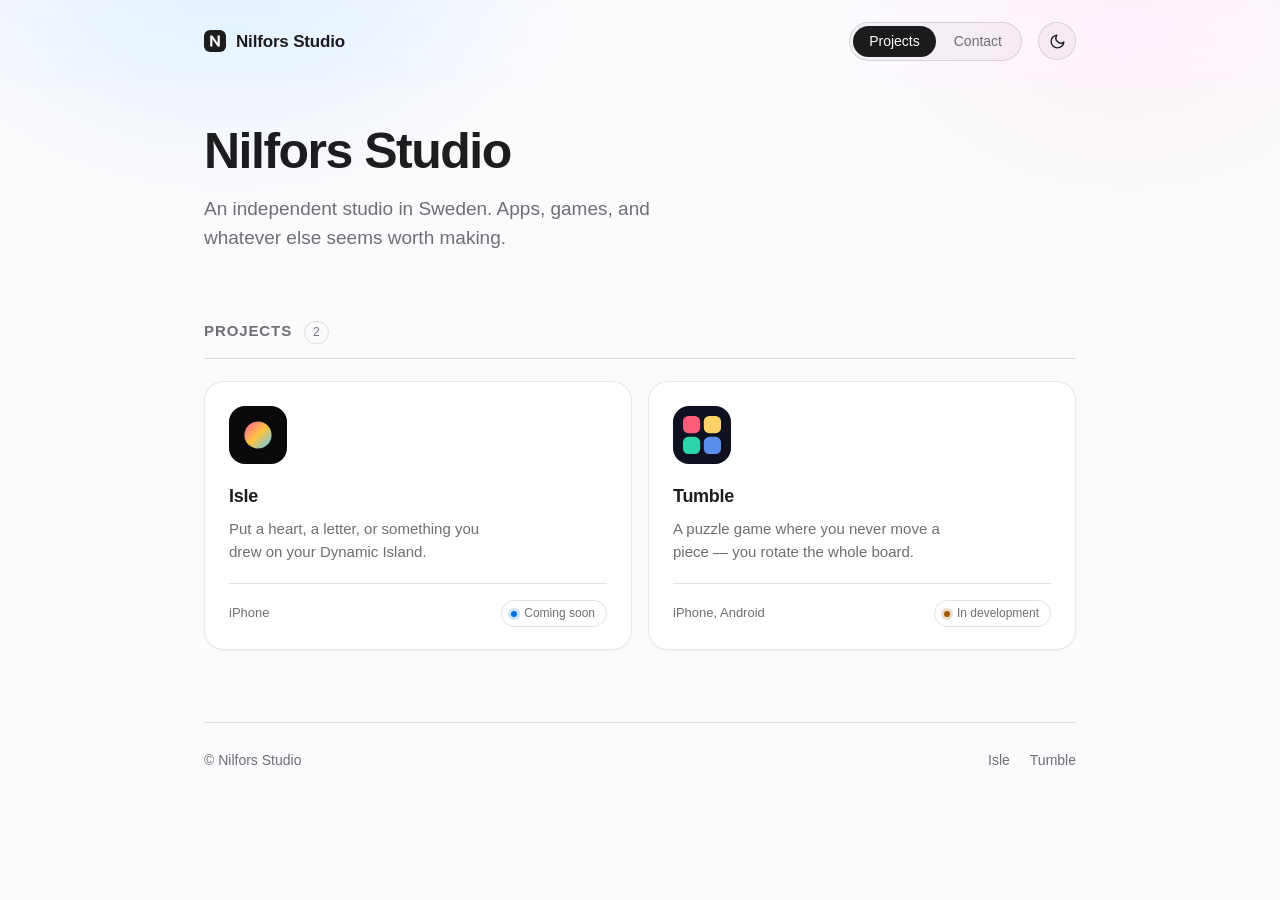
==== index.html @ bc011c4b "Lift the studio index The front door was the weakest page on the site: flat text on pure black with " ====
<!doctype html>
<html lang="en">
<head>
<meta charset="utf-8">
<meta name="viewport" content="width=device-width, initial-scale=1">
<title>Nilfors Studio</title>
<meta name="description" content="An independent studio. Apps, games, and other small things.">
<meta property="og:title" content="Nilfors Studio">
<meta property="og:description" content="An independent studio. Apps, games, and other small things.">
<meta property="og:type" content="website">
<!-- Change the host here and in the Isle pages if the domain differs. -->
<link rel="canonical" href="https://nilfors.studio/">
<link rel="icon" href="favicon.svg" type="image/svg+xml">
<link rel="icon" href="favicon.ico" sizes="48x48">
<link rel="apple-touch-icon" href="apple-touch-icon.png">
<meta name="theme-color" content="#000000">
<link rel="stylesheet" href="base.css">
<link rel="stylesheet" href="studio.css">
<script>
  // Runs before paint so the right theme is on the first frame, no flash.
  (function () {
    var t;
    try { t = localStorage.getItem('nilfors-theme'); } catch (e) {}
    if (!t) t = window.matchMedia && window.matchMedia('(prefers-color-scheme: light)').matches ? 'light' : 'dark';
    document.documentElement.setAttribute('data-theme', t);
  })();
</script>
</head>
<body>

<!-- The studio header sits outside .wrap so its glass can span the full width
     of the window while the bar's contents stay in the content column. The
     project pages keep their header inside .wrap, where it isn't sticky. -->
<header>
  <div class="wrap bar">
    <a class="brand" href="./">
      <svg class="mark" width="22" height="22" viewBox="0 0 64 64" aria-hidden="true">
        <rect width="64" height="64" rx="14" fill="currentColor"/>
        <path d="M18 16h6.5l15 21.5V16H46v32h-6.5L24.5 26.5V48H18z" fill="var(--bg)"/>
      </svg>
      Nilfors Studio
    </a>
    <span class="spacer"></span>
    <nav class="tabs" role="tablist" aria-label="Sections">
      <a class="tab is-active" id="tab-projects" href="#projects"
         role="tab" aria-selected="true" aria-controls="projects">Projects</a>
      <a class="tab" id="tab-contact" href="#contact"
         role="tab" aria-selected="false" aria-controls="contact">Contact</a>
    </nav>
    <button class="toggle" type="button" aria-label="Switch to light mode">
      <svg class="sun" width="17" height="17" viewBox="0 0 24 24" fill="none" stroke="currentColor" stroke-width="2" stroke-linecap="round"><circle cx="12" cy="12" r="4.5"/><path d="M12 2v2M12 20v2M2 12h2M20 12h2M4.9 4.9l1.4 1.4M17.7 17.7l1.4 1.4M19.1 4.9l-1.4 1.4M6.3 17.7l-1.4 1.4"/></svg>
      <svg class="moon" width="17" height="17" viewBox="0 0 24 24" fill="none" stroke="currentColor" stroke-width="2" stroke-linecap="round" stroke-linejoin="round"><path d="M21 12.8A9 9 0 1 1 11.2 3a7 7 0 0 0 9.8 9.8z"/></svg>
    </button>
  </div>
</header>

<div class="wrap">

  <section class="intro">
    <h1>Nilfors&nbsp;Studio</h1>
    <p>An independent studio in Sweden. Apps, games, and whatever else seems
       worth making.</p>
  </section>

  <section class="section panel" id="projects" role="tabpanel" aria-labelledby="tab-projects">
    <div class="section-head">
      <h2>Projects</h2>
      <span class="section-count">2</span>
    </div>

    <div class="project-grid">
      <!-- --tint is the project's own colour. The card is monochrome until
           pointed at, then borrows it for the bloom behind the tile. -->
      <a class="project" href="isle/" style="--tint: rgba(255, 92, 158, 0.16)">
        <span class="project-tile">
          <svg viewBox="0 0 64 64" aria-hidden="true">
            <defs><linearGradient id="isle-tile" x1="0" y1="0" x2="1" y2="1">
              <stop offset="0%" stop-color="#ff5c9e"/><stop offset="50%" stop-color="#ffc43d"/><stop offset="100%" stop-color="#5ac7ff"/>
            </linearGradient></defs>
            <rect width="64" height="64" fill="#0a0a0c"/>
            <circle cx="32" cy="32" r="15" fill="url(#isle-tile)"/>
          </svg>
        </span>
        <span class="project-name">
          Isle
          <svg class="arrow" width="15" height="15" viewBox="0 0 24 24" fill="none"
               stroke="currentColor" stroke-width="2.4" stroke-linecap="round"
               stroke-linejoin="round" aria-hidden="true"><path d="M5 12h13M12 5.5l6.5 6.5-6.5 6.5"/></svg>
        </span>
        <p class="project-desc">Put a heart, a letter, or something you drew on
           your Dynamic Island.</p>
        <p class="project-meta">
          <span>iPhone</span>
          <span class="spacer"></span>
          <span class="project-status is-soon"><span class="label">Coming soon</span></span>
        </p>
      </a>

      <a class="project" href="tumble/" style="--tint: rgba(91, 141, 239, 0.18)">
        <span class="project-tile">
          <svg viewBox="0 0 64 64" aria-hidden="true">
            <rect width="64" height="64" fill="#0f1020"/>
            <rect x="11" y="11" width="19" height="19" rx="6" fill="#ff5c7a"/>
            <rect x="34" y="11" width="19" height="19" rx="6" fill="#ffd166"/>
            <rect x="11" y="34" width="19" height="19" rx="6" fill="#2dd4a7"/>
            <rect x="34" y="34" width="19" height="19" rx="6" fill="#5b8def"/>
          </svg>
        </span>
        <span class="project-name">
          Tumble
          <svg class="arrow" width="15" height="15" viewBox="0 0 24 24" fill="none"
               stroke="currentColor" stroke-width="2.4" stroke-linecap="round"
               stroke-linejoin="round" aria-hidden="true"><path d="M5 12h13M12 5.5l6.5 6.5-6.5 6.5"/></svg>
        </span>
        <p class="project-desc">A puzzle game where you never move a piece —
           you rotate the whole board.</p>
        <p class="project-meta">
          <span>iPhone, Android</span>
          <span class="spacer"></span>
          <span class="project-status is-dev"><span class="label">In development</span></span>
        </p>
      </a>

      <!-- Next project: copy a whole <a class="project"> block. Give it its own
           tile art, --tint, name, one line, platform and status. The status pill
           takes .is-soon, .is-dev or .is-live — that class is the only thing
           that colours the dot. Then bump the count above. -->

    </div>
  </section>

  <section class="section block panel" id="contact" role="tabpanel" aria-labelledby="tab-contact">
    <div class="section-head"><h2>Contact</h2></div>
    <!-- Swap this address once the mailbox is live; it also appears in
         isle/privacy.html and isle/support.html. -->
    <a class="contact-card" href="mailto:hello@nilfors.studio">
      <span class="contact-icon">
        <svg width="20" height="20" viewBox="0 0 24 24" fill="none" stroke="currentColor"
             stroke-width="1.8" stroke-linecap="round" stroke-linejoin="round" aria-hidden="true">
          <rect x="2.5" y="4.5" width="19" height="15" rx="3"/>
          <path d="M3.5 7l7.3 5.2a2 2 0 0 0 2.4 0L20.5 7"/>
        </svg>
      </span>
      <span>
        <span class="address">hello@nilfors.studio</span>
        <span class="hint">Bugs, ideas, or anything else. Every message gets read.</span>
      </span>
    </a>
    <p class="note">This site collects nothing: no analytics, no cookies, and no
       fonts or scripts loaded from anywhere else.</p>
  </section>

  <footer>
    <span>© Nilfors Studio</span>
    <span class="spacer"></span>
    <a href="isle/">Isle</a>
    <a href="tumble/">Tumble</a>
  </footer>

</div>

<script src="theme.js"></script>
<script src="studio.js"></script>
</body>
</html>
---- base.css ----
/* Nilfors Studio — the shell every page shares.
   Deliberately plain: reset, theme, header, footer, long-form text. Nothing in
   here belongs to a particular project, because projects will not look alike.
   A project styles itself in its own stylesheet, loaded after this one.

   No web fonts, no CDNs, no analytics: the privacy policies claim we collect
   nothing, and a third-party font request would quietly make that untrue. */

:root {
  --bg: #000;
  --surface: rgba(255, 255, 255, 0.045);
  --surface-hi: rgba(255, 255, 255, 0.08);
  --text: #f5f5f7;
  --body: #d2d2d7;
  --muted: #86868b;
  --line: rgba(255, 255, 255, 0.12);
  --line-hi: rgba(255, 255, 255, 0.26);
  --accent: #5ac7ff;
  --measure: 720px;
  /* One easing for everything that moves, so the whole site accelerates the
     same way. Slightly overshooting on the way out reads as physical. */
  --ease: cubic-bezier(0.22, 0.61, 0.36, 1);
}

:root[data-theme="light"] {
  --bg: #fbfbfd;
  --surface: rgba(0, 0, 0, 0.035);
  --surface-hi: rgba(0, 0, 0, 0.06);
  --text: #1d1d1f;
  --body: #3a3a3c;
  --muted: #6e6e73;
  --line: rgba(0, 0, 0, 0.12);
  --line-hi: rgba(0, 0, 0, 0.26);
  --accent: #0071e3;
}

* { box-sizing: border-box; }
html { -webkit-text-size-adjust: 100%; }

body {
  margin: 0;
  background: var(--bg);
  color: var(--text);
  font: 400 17px/1.6 -apple-system, BlinkMacSystemFont, "SF Pro Text",
        "Helvetica Neue", Arial, sans-serif;
  -webkit-font-smoothing: antialiased;
  transition: background 0.25s ease, color 0.25s ease;
}

a { color: var(--accent); text-decoration: none; }
a:hover { text-decoration: underline; }

/* Keyboard focus was leaning on the browser default, which lands a hairline
   ring on a black page. One visible ring everywhere, and only for keyboards —
   a mouse click on a card shouldn't leave it outlined. */
:focus-visible {
  outline: 2px solid var(--accent);
  outline-offset: 3px;
  border-radius: 6px;
}

.wrap { max-width: var(--measure); margin: 0 auto; padding: 0 24px; }

/* ---------- header ---------- */

header {
  display: flex;
  align-items: center;
  gap: 16px;
  padding: 22px 0;
}

.brand {
  display: inline-flex;
  align-items: center;
  gap: 10px;
  color: var(--text);
  font-weight: 600;
  letter-spacing: -0.01em;
}
.brand:hover { text-decoration: none; opacity: 0.8; }

/* Breadcrumb back to the studio from inside a project. */
.brand-up {
  color: var(--muted);
  font-size: 15px;
  font-weight: 400;
}
.brand-up:hover { color: var(--text); text-decoration: none; }

header .spacer { flex: 1; }

.toggle {
  display: inline-flex;
  align-items: center;
  justify-content: center;
  width: 38px;
  height: 38px;
  border: 1px solid var(--line);
  border-radius: 999px;
  background: var(--surface);
  color: var(--text);
  cursor: pointer;
  padding: 0;
  transition: background 0.2s ease, border-color 0.2s ease;
}
.toggle:hover { background: var(--surface-hi); }
.toggle svg { display: block; }
/* Show one icon per theme. */
.toggle .moon { display: none; }
:root[data-theme="light"] .toggle .moon { display: block; }
:root[data-theme="light"] .toggle .sun { display: none; }

/* ---------- long-form pages (privacy, support, anything wordy) ---------- */

.page { padding: 8px 0 24px; }

.page h1 {
  font-size: clamp(30px, 7vw, 42px);
  font-weight: 600;
  letter-spacing: -0.025em;
  margin: 16px 0 4px;
}

.page .updated { color: var(--muted); font-size: 14px; margin: 0 0 34px; }
.page h2 { margin: 42px 0 10px; font-size: 21px; font-weight: 600; letter-spacing: -0.01em; }
.page h3 { margin: 30px 0 6px; font-size: 17px; font-weight: 600; }
.page p, .page li { color: var(--body); }
.page ul { padding-left: 20px; }
.page li { margin-bottom: 6px; }

hr { border: 0; border-top: 1px solid var(--line); margin: 42px 0; }

/* ---------- footer ---------- */

footer {
  border-top: 1px solid var(--line);
  margin-top: 72px;
  padding: 26px 0 48px;
  color: var(--muted);
  font-size: 14px;
  display: flex;
  flex-wrap: wrap;
  gap: 8px 20px;
  align-items: center;
}

footer .spacer { flex: 1; }
footer a { color: var(--muted); transition: color 0.18s var(--ease); }
footer a:hover { color: var(--text); text-decoration: none; }

@media (prefers-reduced-motion: reduce) {
  * { transition: none !important; }
}
---- studio.css ----
/* The studio index. Plain on purpose — it has to sit above a phone app, a game,
   and whatever comes after without looking like any of them.

   The one place colour is allowed is a project's own tile. That way the page
   gets more colourful as the shelf fills up, and the colour always belongs to
   a project rather than to the studio. Each card carries its own --tint, and
   the card borrows it only on hover, so the page at rest stays monochrome. */

/* Wider than the reading measure in base.css: this page is a grid, not prose. */
:root { --measure: 920px; }

/* Studio-only surfaces. Kept out of base.css because Isle tuned its own look
   against the old values and shouldn't shift underneath. */
:root {
  --card: rgba(255, 255, 255, 0.032);
  --card-hi: rgba(255, 255, 255, 0.062);
  --card-line: rgba(255, 255, 255, 0.10);
}
:root[data-theme="light"] {
  --card: rgba(255, 255, 255, 0.9);
  --card-line: rgba(0, 0, 0, 0.09);
  --card-hi: #fff;
}

/* A pure flat field made the whole page read as unfinished. Two very faint
   washes give the sticky header something to separate from and the cards
   something to sit on. Layered as background-image over base.css's background
   colour — a positioned pseudo-element would have to sit behind the body's own
   opaque paint, which no z-index can do. Fixed so it doesn't drift on scroll. */
body {
  background-image:
    radial-gradient(70ch 52ch at 18% -6%, rgba(90, 199, 255, 0.11), transparent 62%),
    radial-gradient(60ch 44ch at 88% 2%, rgba(255, 92, 158, 0.06), transparent 60%);
  background-attachment: fixed;
  background-repeat: no-repeat;
}
:root[data-theme="light"] body {
  background-image:
    radial-gradient(70ch 52ch at 18% -6%, rgba(0, 113, 227, 0.10), transparent 62%),
    radial-gradient(60ch 44ch at 88% 2%, rgba(255, 92, 158, 0.06), transparent 60%);
}

/* ---------- sticky header + tabs ---------- */

/* Scoped to this stylesheet, so only the studio page gets a sticky header —
   the project pages keep theirs as it was. */
/* On this page the header is a full-width band that lives outside .wrap, with
   .bar holding the content column inside it. base.css lays the header itself
   out as the flex row — here that job moves inward to .bar. Spanning the real
   element beats faking full-bleed with 100vw, which overshoots by the width of
   a classic scrollbar and puts a horizontal scrollbar on the page. */
header {
  position: sticky;
  top: 0;
  z-index: 20;
  display: block;
  padding: 0;
  /* Only earns its glass and its rule once something has scrolled under it;
     studio.js adds .is-stuck. At the top of the page there is nothing to
     separate from, and a bar there is just a line under the logo. */
  background: transparent;
  border-bottom: 1px solid transparent;
  /* Left on at all times. Toggling it with the class would snap rather than
     fade, and at the top of the page there is nothing behind the bar for it
     to blur anyway. Only the mask and the rule fade in. */
  -webkit-backdrop-filter: saturate(180%) blur(20px);
  backdrop-filter: saturate(180%) blur(20px);
  transition: border-color 0.25s var(--ease), background 0.25s var(--ease);
}

header.is-stuck {
  background: color-mix(in srgb, var(--bg) 72%, transparent);
  border-bottom-color: var(--line);
}

/* No backdrop-filter (older Safari, Firefox with it disabled): fall back to an
   opaque bar rather than letting page text show through the header. */
@supports not ((backdrop-filter: blur(1px)) or (-webkit-backdrop-filter: blur(1px))) {
  header.is-stuck { background: var(--bg); }
}

.bar {
  display: flex;
  align-items: center;
  gap: 16px;
  padding-top: 22px;
  padding-bottom: 22px;
}

.brand .mark { display: block; border-radius: 6px; }

.tabs {
  display: flex;
  gap: 2px;
  padding: 3px;
  border: 1px solid var(--line);
  border-radius: 999px;
  background: var(--surface);
}

.tab {
  position: relative;
  padding: 7px 16px;
  border-radius: 999px;
  color: var(--muted);
  font-size: 14px;
  font-weight: 500;
  line-height: 1.2;
  white-space: nowrap;
  transition: color 0.18s var(--ease);
}
.tab:hover { text-decoration: none; color: var(--text); }

/* Solid fill for the selected tab: on a page this quiet, a tinted background
   is not enough to read as "you are here". The fill is a pseudo-element so it
   can slide between tabs instead of blinking on and off. */
.tab::before {
  content: "";
  position: absolute;
  inset: 0;
  z-index: -1;
  border-radius: 999px;
  background: var(--text);
  opacity: 0;
  transform: scale(0.82);
  transition: opacity 0.18s var(--ease), transform 0.22s var(--ease);
}
.tab.is-active { color: var(--bg); }
.tab.is-active:hover { color: var(--bg); }
.tab.is-active::before { opacity: 1; transform: none; }

/* The script sets [hidden] on the panel that isn't showing. Spelled out because
   a panel is display:grid/flex in places, which would otherwise beat the
   browser's default [hidden] rule. */
.panel[hidden] { display: none; }

/* Holds the page height roughly steady between a long panel and a short one,
   so switching tabs doesn't make the footer jump up the screen. */
.panel { min-height: 340px; }

/* The panel that just appeared rises a few pixels into place, so a tab press
   has a visible result even when both panels are about the same size. */
.panel:not([hidden]) { animation: panel-in 0.32s var(--ease) both; }

@keyframes panel-in {
  from { opacity: 0; transform: translateY(6px); }
  to   { opacity: 1; transform: none; }
}

/* Narrow screens: let the bar wrap and give the tabs their own full-width row
   rather than crushing them against the brand. */
@media (max-width: 560px) {
  .bar { flex-wrap: wrap; row-gap: 12px; }
  .tabs { order: 3; width: 100%; justify-content: center; }
  .tab { flex: 1; text-align: center; }
}

/* ---------- intro ---------- */

/* Left-aligned, not centred. A centred block under a mark reads as a product
   launch; this is an index of work. */
.intro { padding: 40px 0 8px; }

/* The hero is deliberately left exactly as it was. The studio's name and its
   one-line description were already right; nothing below this point should
   grow into them. */
.intro h1 {
  margin: 0 0 16px;
  font-size: clamp(34px, 6.5vw, 50px);
  font-weight: 600;
  letter-spacing: -0.03em;
  line-height: 1.08;
}

.intro p {
  margin: 0;
  max-width: 44ch;
  color: var(--muted);
  font-size: clamp(17px, 2.6vw, 19px);
  line-height: 1.55;
}

/* ---------- section headings ---------- */

.section { padding: 58px 0 0; }

.section-head {
  display: flex;
  align-items: baseline;
  gap: 12px;
  margin: 0 0 22px;
  padding-bottom: 14px;
  border-bottom: 1px solid var(--line);
}

.section-head h2 {
  margin: 0;
  font-size: 15px;
  font-weight: 600;
  letter-spacing: 0.06em;
  text-transform: uppercase;
  color: var(--muted);
}

/* The count is a fact about the shelf, not a heading. Boxed and tabular so it
   stays the same width as the number grows. */
.section-count {
  padding: 1px 8px;
  border: 1px solid var(--line);
  border-radius: 999px;
  color: var(--muted);
  font-size: 12px;
  font-variant-numeric: tabular-nums;
}

/* ---------- projects ---------- */

/* auto-fit: one project fills the row, and each one after that takes its place
   without this file changing. */
.project-grid {
  display: grid;
  gap: 16px;
  grid-template-columns: repeat(auto-fit, minmax(290px, 1fr));
}

.project {
  position: relative;
  isolation: isolate;
  display: flex;
  flex-direction: column;
  padding: 24px 24px 22px;
  border: 1px solid var(--card-line);
  border-radius: 20px;
  background: var(--card);
  color: var(--text);
  overflow: hidden;
  transition: border-color 0.25s var(--ease), transform 0.25s var(--ease),
              box-shadow 0.25s var(--ease), background 0.25s var(--ease);
}

/* The project's own colour, borrowed only while pointed at. Each card sets
   --tint inline, so a new project brings its bloom with it and this file
   never learns the palette. */
.project::before {
  content: "";
  position: absolute;
  inset: -1px;
  z-index: -1;
  background: radial-gradient(120% 90% at 8% 0%, var(--tint, transparent), transparent 62%);
  opacity: 0;
  transition: opacity 0.28s var(--ease);
}

.project:hover,
.project:focus-visible {
  text-decoration: none;
  background: var(--card-hi);
  border-color: var(--line-hi);
  transform: translateY(-3px);
  box-shadow: 0 14px 34px -18px rgba(0, 0, 0, 0.85);
}
.project:hover::before,
.project:focus-visible::before { opacity: 0.5; }
.project:active { transform: translateY(-1px); }

:root[data-theme="light"] .project {
  box-shadow: 0 1px 2px rgba(0, 0, 0, 0.05);
}
:root[data-theme="light"] .project:hover {
  box-shadow: 0 16px 32px -20px rgba(0, 0, 0, 0.45);
}

/* Each project supplies its own tile. Fixed box so a row of them lines up
   whatever art goes inside. Bigger than it was: the tile is the only thing on
   this page carrying a project's identity, so it should not read as a
   favicon. */
.project-tile {
  position: relative;
  width: 58px;
  height: 58px;
  margin-bottom: 18px;
  border-radius: 16px;
  overflow: hidden;
  flex: none;
  /* Inset so it sits over the art without changing the box: without it Isle's
     black tile disappears into the dark page, and a pale tile would do the same
     in light mode. Every project's tile gets an edge for free. */
  box-shadow: inset 0 0 0 1px var(--line);
  transition: transform 0.28s var(--ease);
}
.project:hover .project-tile { transform: scale(1.05) rotate(-1.5deg); }
.project-tile svg,
.project-tile img { display: block; width: 100%; height: 100%; }

.project-name {
  display: flex;
  align-items: center;
  gap: 7px;
  font-size: 18px;
  font-weight: 600;
  letter-spacing: -0.015em;
  margin-bottom: 6px;
}

/* The arrow is the card's only affordance — nothing else says "this is a
   link". It leans out on hover rather than appearing, so the row above it
   never reflows. */
.project-name .arrow {
  flex: none;
  color: var(--muted);
  opacity: 0;
  transform: translateX(-3px);
  transition: opacity 0.22s var(--ease), transform 0.22s var(--ease);
}
.project:hover .project-name .arrow,
.project:focus-visible .project-name .arrow {
  opacity: 1;
  transform: none;
}

/* flex:1 keeps the meta row pinned to the bottom, so cards with descriptions of
   different lengths still line up along their bottom edge. */
.project-desc {
  margin: 0;
  flex: 1;
  max-width: 34ch;
  color: var(--muted);
  font-size: 15px;
  line-height: 1.55;
}

.project-meta {
  display: flex;
  align-items: center;
  gap: 10px;
  margin: 20px 0 0;
  padding-top: 16px;
  border-top: 1px solid var(--line);
  font-size: 13px;
  color: var(--muted);
}

.project-meta .spacer { flex: 1; }

/* Status is the one bit of state worth colouring, and a dot carries it in less
   space than a tinted outline did — the pill can then stay neutral and not
   compete with the project's own tile. */
/* currentColor carries the state: the modifier classes below set it on the
   pill, the dot and its halo pick it up, and the label stays muted. */
.project-status {
  display: inline-flex;
  align-items: center;
  gap: 7px;
  padding: 4px 11px 4px 9px;
  border: 1px solid var(--line);
  border-radius: 999px;
  color: var(--muted);
  font-size: 12px;
  line-height: 1.4;
  white-space: nowrap;
}

.project-status::before {
  content: "";
  flex: none;
  width: 6px;
  height: 6px;
  border-radius: 50%;
  background: currentColor;
  box-shadow: 0 0 0 3px color-mix(in srgb, currentColor 20%, transparent);
}

/* The label itself stays quiet — only the dot is allowed the state colour. */
.project-status .label { color: var(--muted); }

.project-status.is-live   { color: #34c759; }
.project-status.is-dev    { color: #ffb340; }
.project-status.is-soon   { color: #5ac7ff; }
:root[data-theme="light"] .project-status.is-live { color: #248a3d; }
:root[data-theme="light"] .project-status.is-dev  { color: #a05a00; }
:root[data-theme="light"] .project-status.is-soon { color: #0071e3; }

/* ---------- contact ---------- */

/* An address buried mid-sentence is the thing people came to this panel for.
   Given its own target it can be tapped without aiming. */
.contact-card {
  display: flex;
  align-items: center;
  gap: 16px;
  padding: 18px 20px;
  border: 1px solid var(--card-line);
  border-radius: 18px;
  background: var(--card);
  color: var(--text);
  max-width: 460px;
  transition: border-color 0.25s var(--ease), background 0.25s var(--ease),
              transform 0.25s var(--ease);
}
.contact-card:hover {
  text-decoration: none;
  background: var(--card-hi);
  border-color: var(--line-hi);
  transform: translateY(-2px);
}

.contact-icon {
  display: grid;
  place-items: center;
  flex: none;
  width: 42px;
  height: 42px;
  border-radius: 12px;
  background: var(--surface);
  box-shadow: inset 0 0 0 1px var(--line);
  color: var(--accent);
}
.contact-icon svg { display: block; }

.contact-card .address {
  font-size: 16px;
  font-weight: 500;
  letter-spacing: -0.01em;
}
.contact-card .hint {
  display: block;
  margin-top: 2px;
  color: var(--muted);
  font-size: 13.5px;
}

/* ---------- plain text sections ---------- */

.block p {
  margin: 0 0 14px;
  max-width: 62ch;
  color: var(--body);
  font-size: 16px;
  line-height: 1.65;
}
.block p:last-child { margin-bottom: 0; }

/* The privacy line is a footnote to the panel, not a second paragraph of equal
   weight. */
.block .note {
  margin-top: 22px;
  color: var(--muted);
  font-size: 14.5px;
}

@media (prefers-reduced-motion: reduce) {
  .panel:not([hidden]) { animation: none; }
  .project:hover, .contact-card:hover { transform: none; }
  .project:hover .project-tile { transform: none; }
}
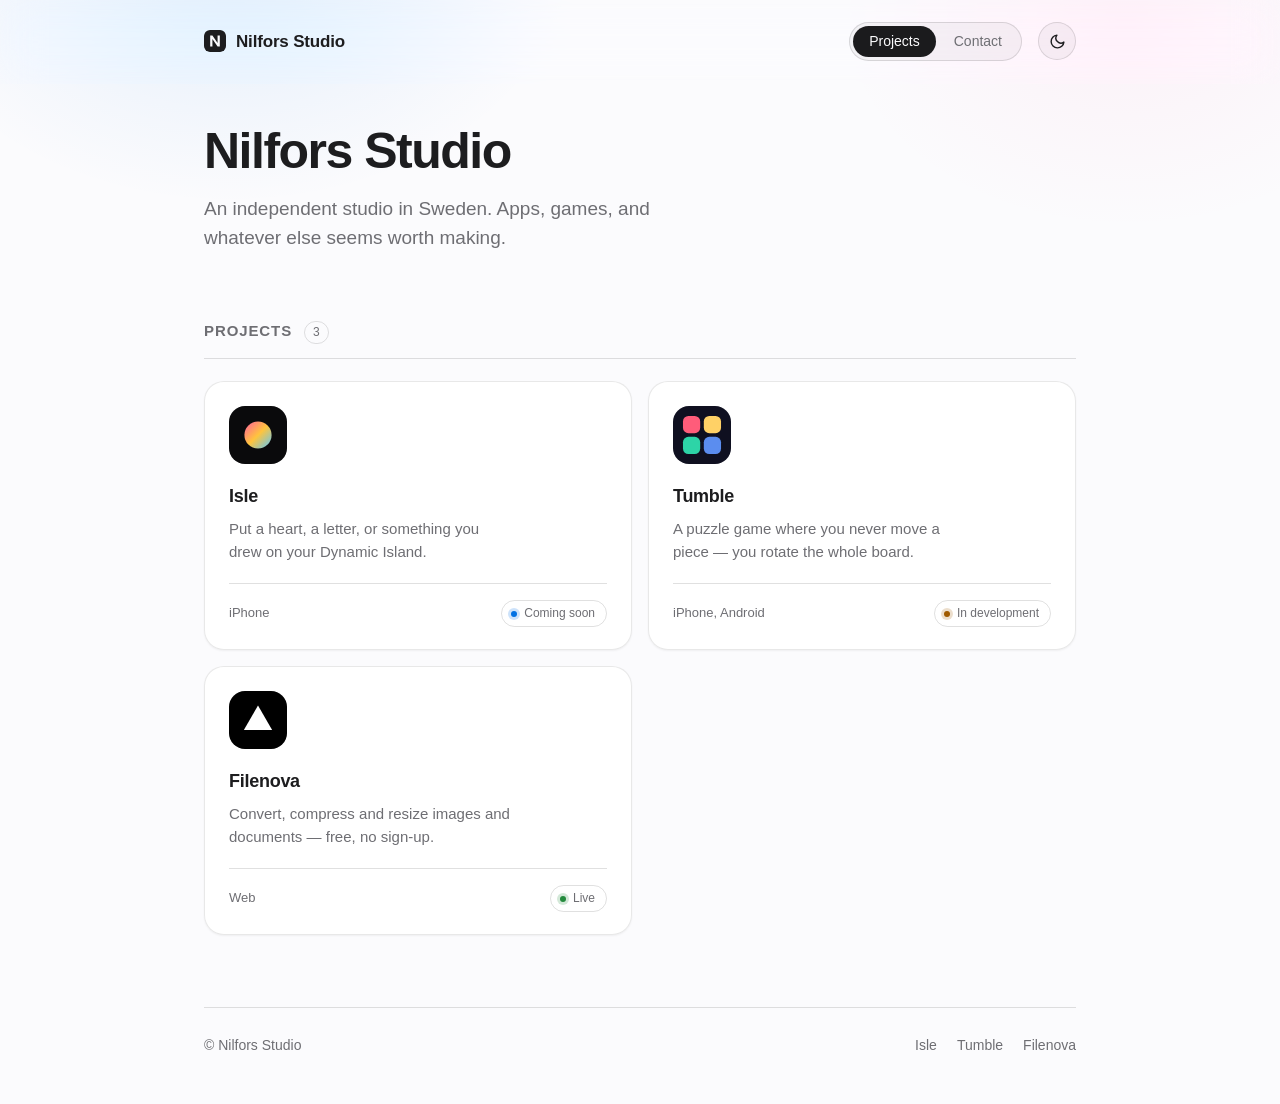
==== commit da4cc6e3: "Add Filenova, and move support mail to the domain Filenova is the first project that lives somewhere" ====
--- a/index.html
+++ b/index.html
@@ -14,8 +14,8 @@
 <link rel="icon" href="favicon.ico" sizes="48x48">
 <link rel="apple-touch-icon" href="apple-touch-icon.png">
 <meta name="theme-color" content="#000000">
-<link rel="stylesheet" href="base.css">
-<link rel="stylesheet" href="studio.css">
+<link rel="stylesheet" href="base.css?v=2">
+<link rel="stylesheet" href="studio.css?v=2">
 <script>
   // Runs before paint so the right theme is on the first frame, no flash.
   (function () {
@@ -65,7 +65,7 @@
   <section class="section panel" id="projects" role="tabpanel" aria-labelledby="tab-projects">
     <div class="section-head">
       <h2>Projects</h2>
-      <span class="section-count">2</span>
+      <span class="section-count">3</span>
     </div>
 
     <div class="project-grid">
@@ -121,6 +121,34 @@
         </p>
       </a>
 
+      <!-- Filenova lives on its own domain, so this card leaves the site and
+           takes the outbound arrow. Its tile is Filenova's own mark, redrawn
+           from the favicon rather than hotlinked: the contact panel promises
+           nothing loads from anywhere else, and an <img> to filenova.co would
+           quietly make that untrue. Its --tint is white because the brand is
+           monochrome — it has no colour of its own to borrow. -->
+      <a class="project" href="https://filenova.co/en" style="--tint: rgba(255, 255, 255, 0.12)">
+        <span class="project-tile">
+          <svg viewBox="0 0 64 64" aria-hidden="true">
+            <rect width="64" height="64" fill="#000"/>
+            <path d="M32 16 47.6 43 16.4 43Z" fill="#fff"/>
+          </svg>
+        </span>
+        <span class="project-name">
+          Filenova
+          <svg class="arrow" width="15" height="15" viewBox="0 0 24 24" fill="none"
+               stroke="currentColor" stroke-width="2.4" stroke-linecap="round"
+               stroke-linejoin="round" aria-hidden="true"><path d="M7 17L17 7M9 7h8v8"/></svg>
+        </span>
+        <p class="project-desc">Convert, compress and resize images and
+           documents — free, no sign-up.</p>
+        <p class="project-meta">
+          <span>Web</span>
+          <span class="spacer"></span>
+          <span class="project-status is-live"><span class="label">Live</span></span>
+        </p>
+      </a>
+
       <!-- Next project: copy a whole <a class="project"> block. Give it its own
            tile art, --tint, name, one line, platform and status. The status pill
            takes .is-soon, .is-dev or .is-live — that class is the only thing
@@ -131,9 +159,9 @@
 
   <section class="section block panel" id="contact" role="tabpanel" aria-labelledby="tab-contact">
     <div class="section-head"><h2>Contact</h2></div>
-    <!-- Swap this address once the mailbox is live; it also appears in
-         isle/privacy.html and isle/support.html. -->
-    <a class="contact-card" href="mailto:hello@nilfors.studio">
+    <!-- Support address. Also in isle/privacy.html and isle/support.html —
+         change all three together, it is the App Store support contact. -->
+    <a class="contact-card" href="mailto:isle.support@nilfors.studio">
       <span class="contact-icon">
         <svg width="20" height="20" viewBox="0 0 24 24" fill="none" stroke="currentColor"
              stroke-width="1.8" stroke-linecap="round" stroke-linejoin="round" aria-hidden="true">
@@ -142,7 +170,7 @@
         </svg>
       </span>
       <span>
-        <span class="address">hello@nilfors.studio</span>
+        <span class="address">isle.support@nilfors.studio</span>
         <span class="hint">Bugs, ideas, or anything else. Every message gets read.</span>
       </span>
     </a>
@@ -155,11 +183,12 @@
     <span class="spacer"></span>
     <a href="isle/">Isle</a>
     <a href="tumble/">Tumble</a>
+    <a href="https://filenova.co/en">Filenova</a>
   </footer>
 
 </div>
 
-<script src="theme.js"></script>
-<script src="studio.js"></script>
+<script src="theme.js?v=2"></script>
+<script src="studio.js?v=2"></script>
 </body>
 </html>
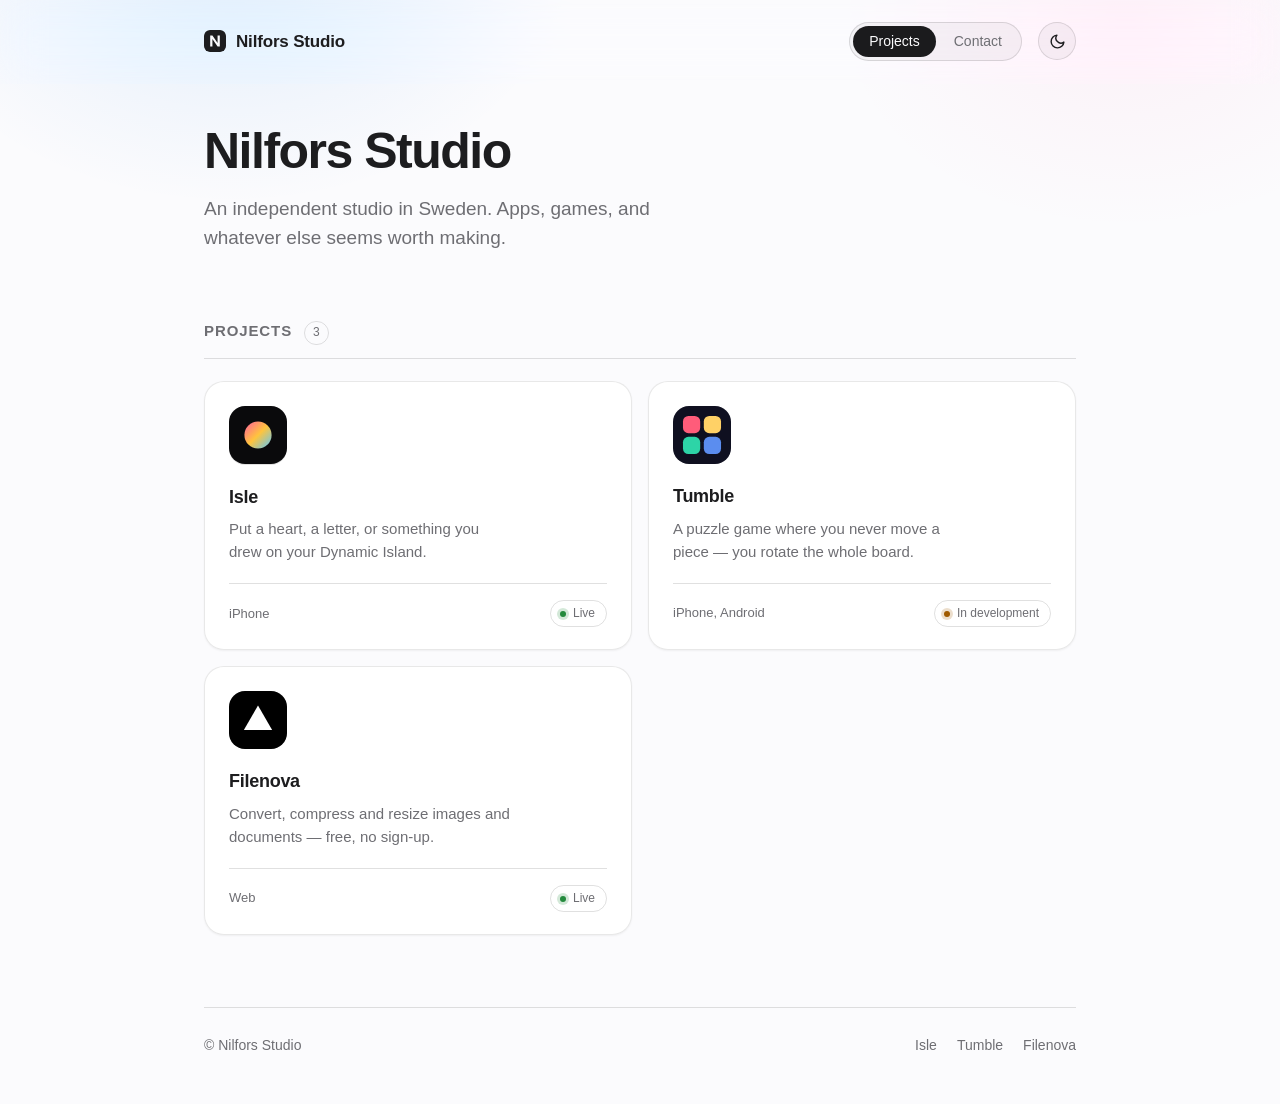
==== commit 2b5bebbc: "Isle is live Status pill on the studio index goes green, and the Isle page's placeholder becomes a r" ====
--- a/index.html
+++ b/index.html
@@ -92,7 +92,7 @@
         <p class="project-meta">
           <span>iPhone</span>
           <span class="spacer"></span>
-          <span class="project-status is-soon"><span class="label">Coming soon</span></span>
+          <span class="project-status is-live"><span class="label">Live</span></span>
         </p>
       </a>
 
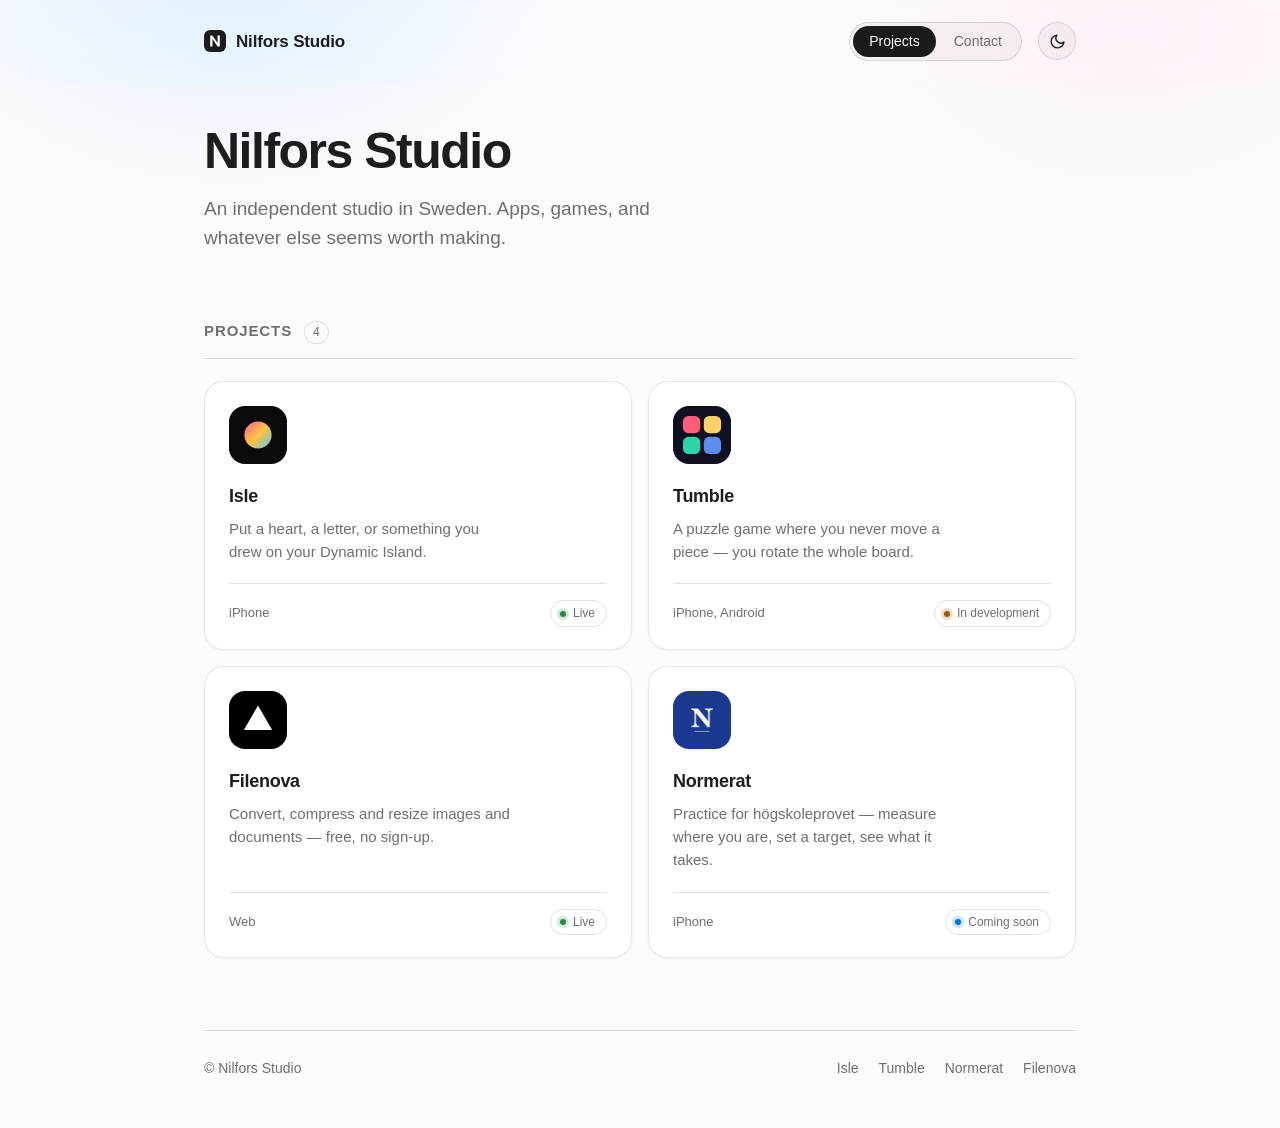
==== commit caa6da65: "Add Normerat, in Swedish Normerat is practice for högskoleprovet, so its pages are written in Swedis" ====
--- a/index.html
+++ b/index.html
@@ -65,7 +65,7 @@
   <section class="section panel" id="projects" role="tabpanel" aria-labelledby="tab-projects">
     <div class="section-head">
       <h2>Projects</h2>
-      <span class="section-count">3</span>
+      <span class="section-count">4</span>
     </div>
 
     <div class="project-grid">
@@ -146,6 +146,30 @@
           <span>Web</span>
           <span class="spacer"></span>
           <span class="project-status is-live"><span class="label">Live</span></span>
+        </p>
+      </a>
+
+      <!-- The one project whose own pages are in Swedish: it is about the
+           Swedish university entrance exam, so an English support page would be
+           the wrong language for everyone who needs it. The tile is the app's
+           real icon rather than a redrawing, since the mark is a serif N and
+           this site loads no web fonts to set one with. -->
+      <a class="project" href="normerat/" style="--tint: rgba(47, 87, 196, 0.20)">
+        <span class="project-tile">
+          <img src="normerat/icon.png" width="128" height="128" alt="">
+        </span>
+        <span class="project-name">
+          Normerat
+          <svg class="arrow" width="15" height="15" viewBox="0 0 24 24" fill="none"
+               stroke="currentColor" stroke-width="2.4" stroke-linecap="round"
+               stroke-linejoin="round" aria-hidden="true"><path d="M5 12h13M12 5.5l6.5 6.5-6.5 6.5"/></svg>
+        </span>
+        <p class="project-desc">Practice for högskoleprovet — measure where you
+           are, set a target, see what it takes.</p>
+        <p class="project-meta">
+          <span>iPhone</span>
+          <span class="spacer"></span>
+          <span class="project-status is-soon"><span class="label">Coming soon</span></span>
         </p>
       </a>
 
@@ -183,6 +207,7 @@
     <span class="spacer"></span>
     <a href="isle/">Isle</a>
     <a href="tumble/">Tumble</a>
+    <a href="normerat/" hreflang="sv">Normerat</a>
     <a href="https://filenova.co/en">Filenova</a>
   </footer>
 
